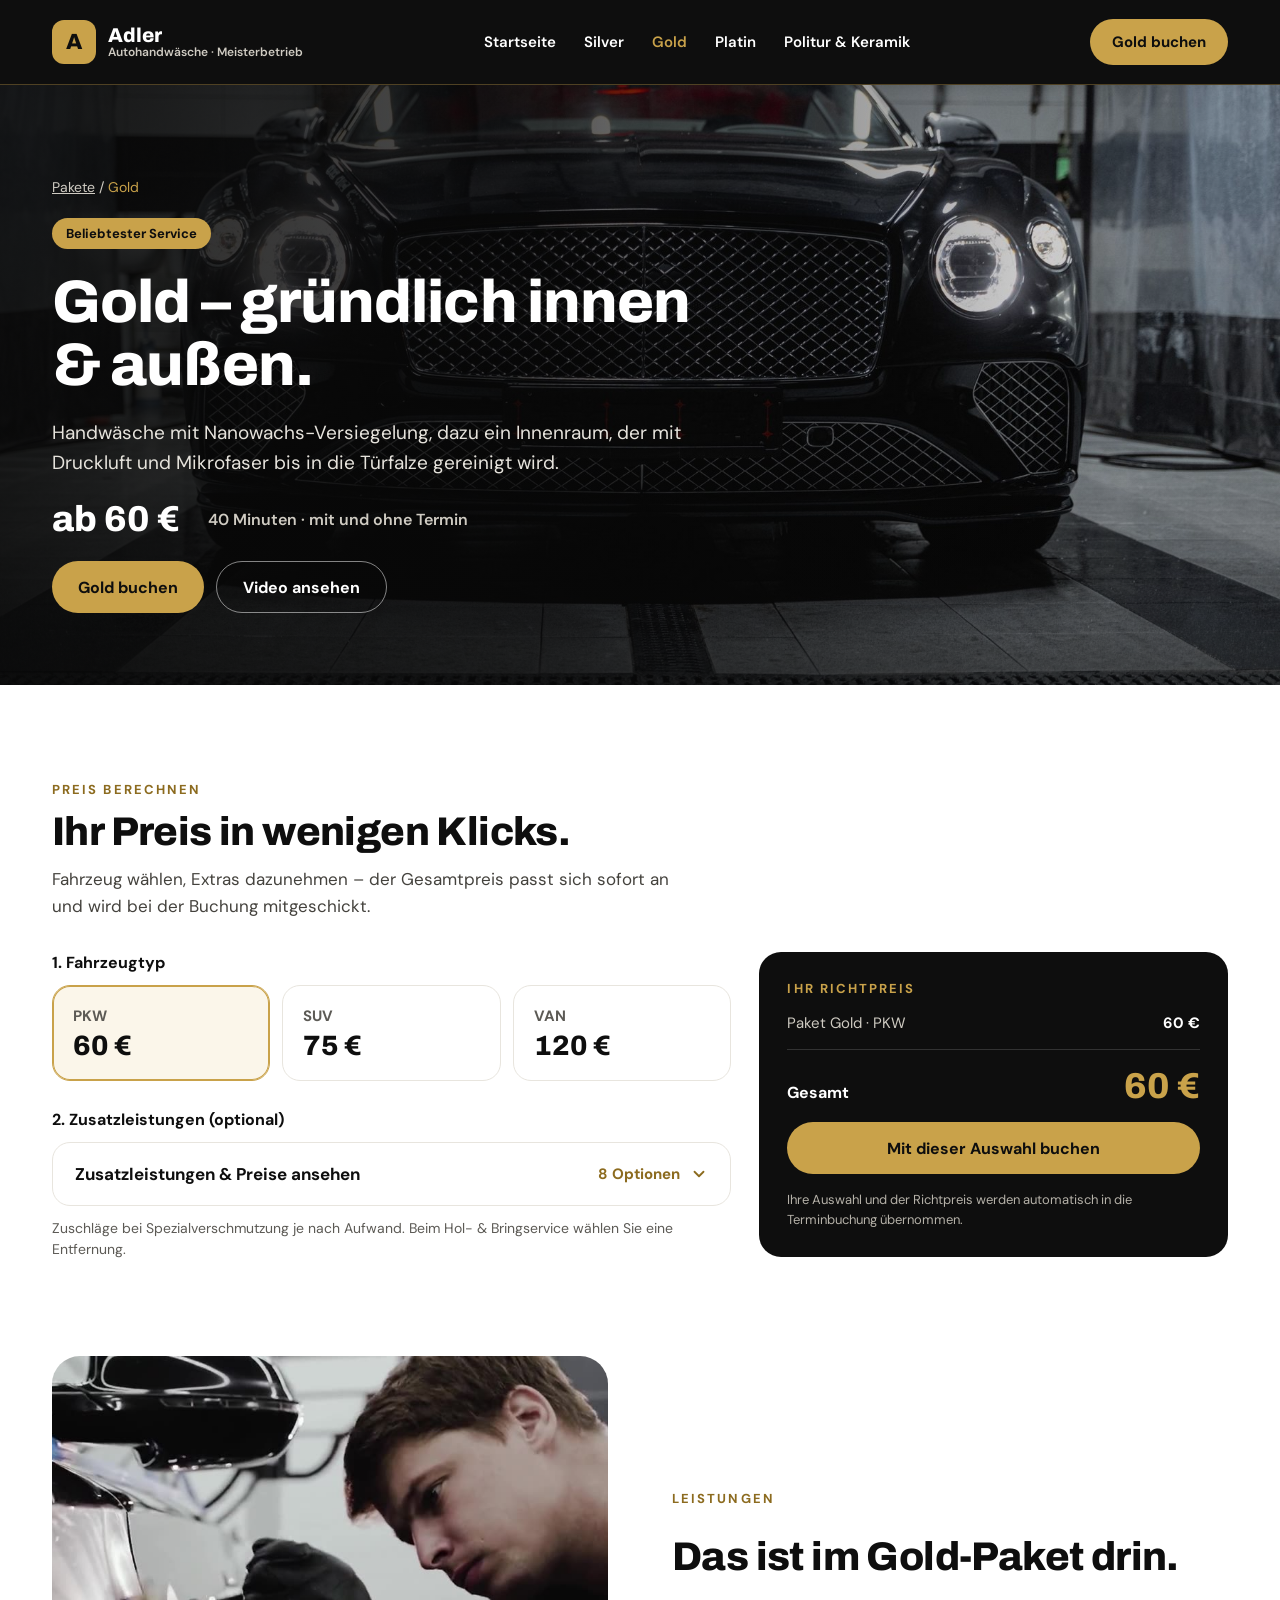
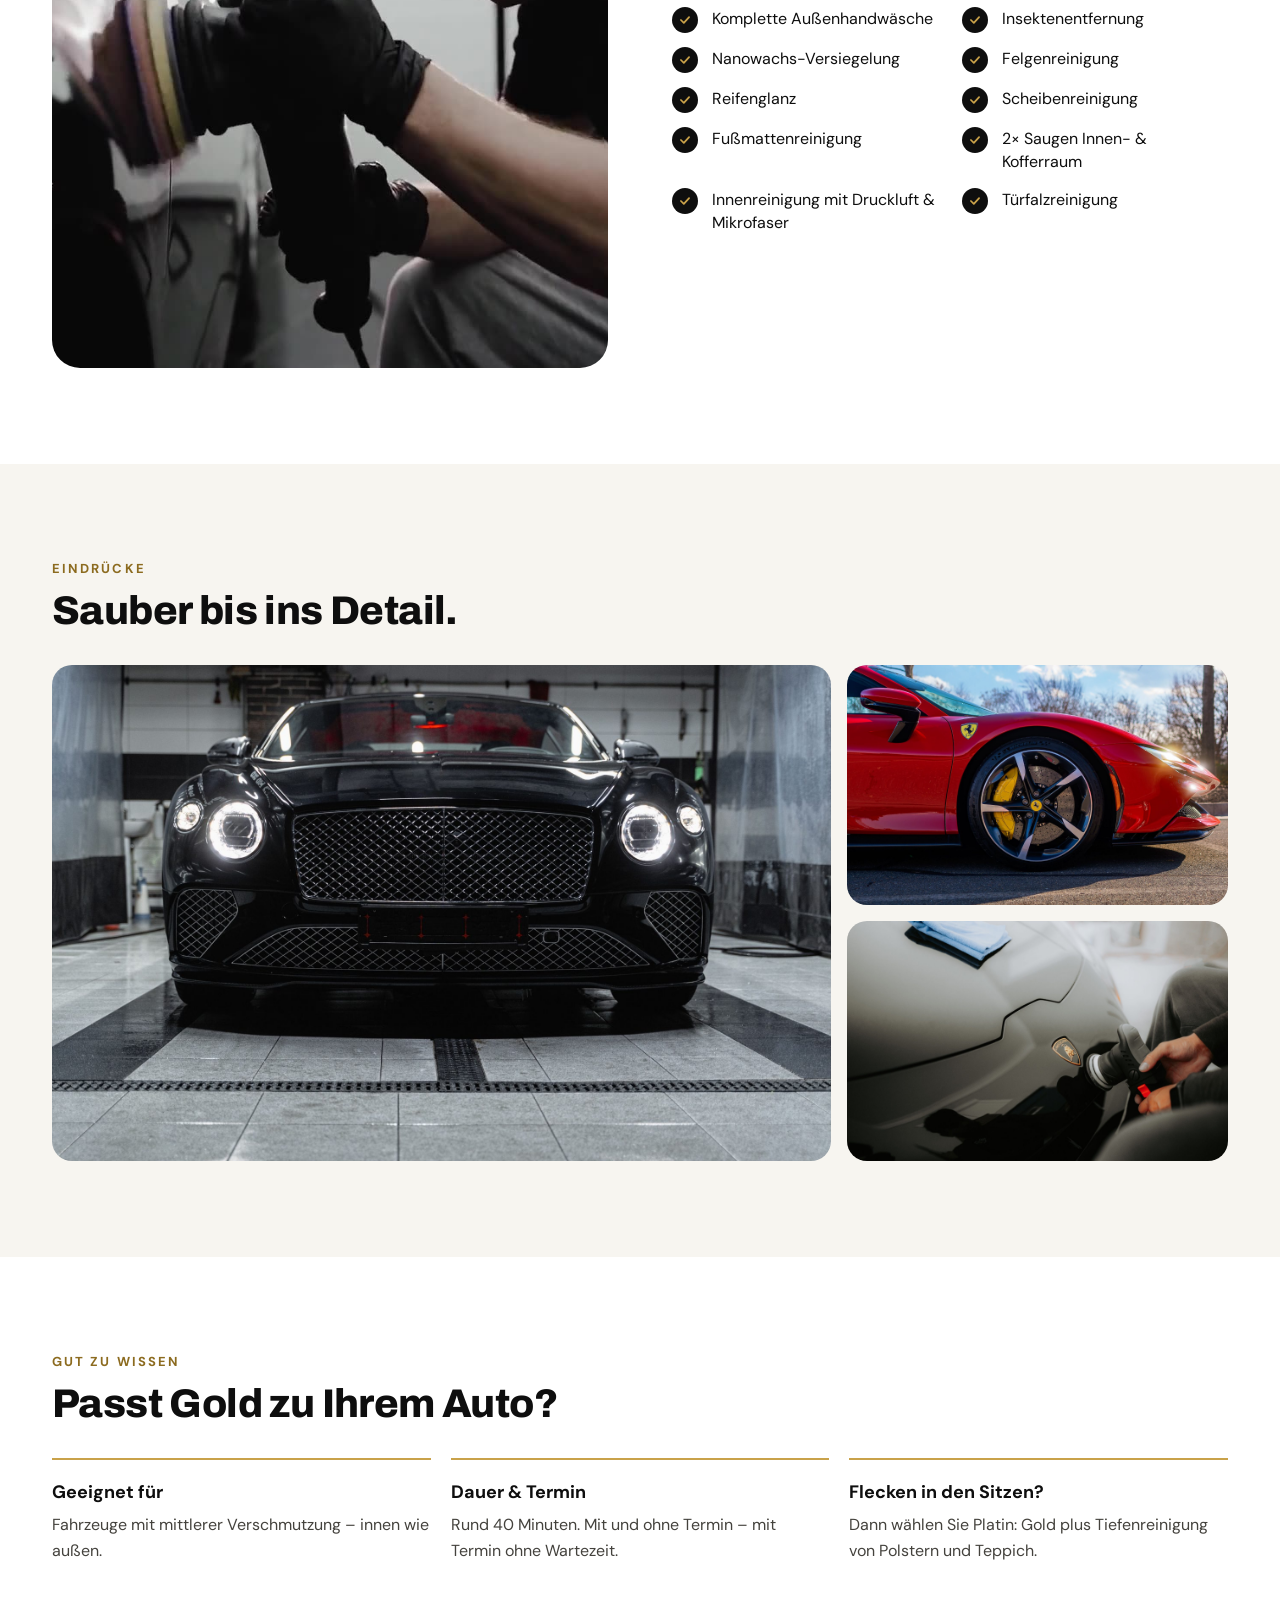
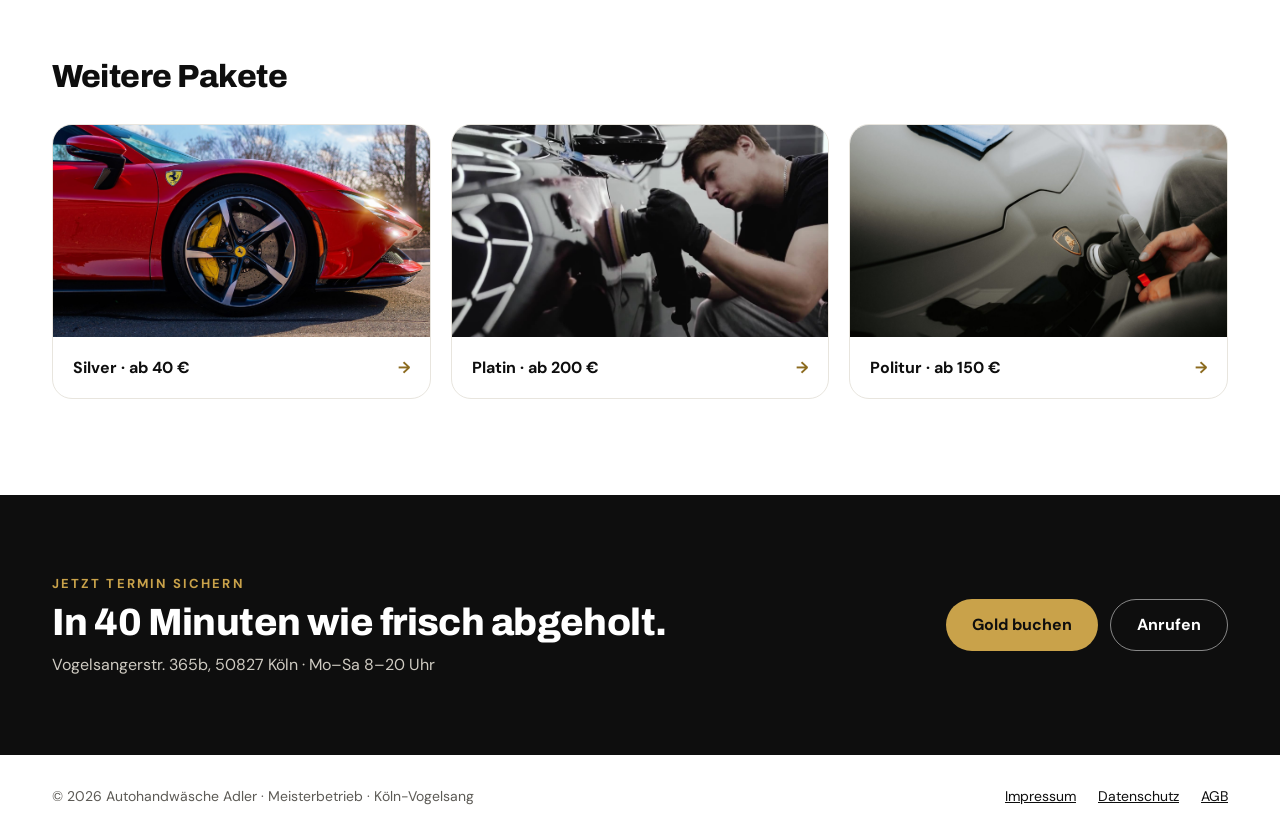
==== gold.html @ 47d371c3 "Neues Website-Design: Startseite, Paketseiten Silver/Gold/Platin/Politur mit Preisrechner Co-Authore" ====
<!doctype html>
<html lang="de">
<head>
<meta charset="utf-8">
<meta name="viewport" content="width=device-width, initial-scale=1">
<title>Gold-Paket ab 60 € – Innen & außen | Adler Köln</title>
<meta name="description" content="Autohandwäsche Adler – Meisterbetrieb für Handwäsche, Aufbereitung, Politur und Keramikversiegelung in Köln-Vogelsang. 4,9★ bei Google, ab 40 €.">
<meta name="theme-color" content="#0E0E0E">
<link rel="preconnect" href="https://fonts.googleapis.com">
<link href="https://fonts.googleapis.com/css2?family=Archivo:wght@500;600;700;800&amp;family=DM+Sans:wght@400;500;600;700&amp;display=swap" rel="stylesheet">
<style>
body{margin:0;background:#FFFFFF;color:#0E0E0E;font-family:'DM Sans',system-ui,sans-serif;-webkit-font-smoothing:antialiased}
*{box-sizing:border-box}
a{color:#8C6B1F}a:hover{color:#0E0E0E}
h1,h2,h3{font-family:'Archivo',system-ui,sans-serif;margin:0;letter-spacing:-0.015em}
p{margin:0}
.wrap{max-width:1240px;margin:0 auto;padding:0 32px}
.btn{display:inline-flex;align-items:center;justify-content:center;gap:10px;min-height:52px;padding:0 26px;border-radius:999px;font-weight:700;font-size:16px;text-decoration:none;white-space:nowrap}
.btn-gold{background:#C9A24A;color:#0E0E0E}.btn-gold:hover{background:#DDB862;color:#0E0E0E}
.btn-black{background:#0E0E0E;color:#FFFFFF}.btn-black:hover{background:#2A2A2A;color:#FFFFFF}
.btn-line{border:1.5px solid rgba(255,255,255,.5);color:#FFFFFF}.btn-line:hover{border-color:#C9A24A;color:#C9A24A}
.eyebrow{font-size:13px;font-weight:700;letter-spacing:.16em;text-transform:uppercase;color:#8C6B1F}
.nav{display:flex;gap:28px}.nav a{color:#FFFFFF;text-decoration:none;font-weight:600;font-size:15px}.nav a:hover,.nav a.on{color:#C9A24A}
.cover{display:block;width:100%;object-fit:cover}
.sub-hero{position:relative;overflow:hidden;background:#0B0B0B;min-height:600px;display:flex;align-items:flex-end}
.sub-hero img{position:absolute;inset:0;width:100%;height:100%;object-fit:cover}
.sub-shade{position:absolute;inset:0;background:linear-gradient(90deg,rgba(8,8,8,.9) 0%,rgba(8,8,8,.7) 42%,rgba(8,8,8,.2) 80%),linear-gradient(0deg,rgba(8,8,8,.6) 0%,rgba(8,8,8,0) 45%)}
.price-row{display:grid;grid-template-columns:repeat(3,minmax(0,1fr));gap:20px}
.price{border:1.5px solid #C9A24A;border-radius:22px;padding:28px;display:flex;flex-direction:column;gap:12px;background:#FFFFFF}
.split{display:grid;grid-template-columns:minmax(0,1fr) minmax(0,1fr);gap:64px;align-items:center}
.checks{list-style:none;margin:0;padding:0;display:grid;grid-template-columns:repeat(2,minmax(0,1fr));gap:14px 24px}
.checks li{display:flex;gap:14px;align-items:flex-start;font-size:16px;line-height:1.45}
.tick{flex:none;width:26px;height:26px;border-radius:50%;background:#0E0E0E;display:flex;align-items:center;justify-content:center}
.gallery{display:grid;grid-template-columns:repeat(3,minmax(0,1fr));grid-auto-rows:240px;gap:16px}
.gallery img{width:100%;height:100%;object-fit:cover;border-radius:20px;display:block}
.g-big{grid-column:span 2;grid-row:span 2}
.info{display:grid;grid-template-columns:repeat(3,minmax(0,1fr));gap:20px}
.others{display:grid;grid-template-columns:repeat(3,minmax(0,1fr));gap:20px}
.other{display:flex;flex-direction:column;border:1px solid #E8E5DE;border-radius:20px;overflow:hidden;text-decoration:none;color:#0E0E0E}
.other:hover{border-color:#C9A24A;color:#0E0E0E}
.cfg{display:grid;grid-template-columns:minmax(0,1.45fr) minmax(0,1fr);gap:28px;align-items:start}
.veh-row{display:grid;grid-template-columns:repeat(3,minmax(0,1fr));gap:12px}
.veh{min-height:96px;border:1.5px solid #E8E5DE;border-radius:18px;background:#FFFFFF;cursor:pointer;display:flex;flex-direction:column;align-items:flex-start;justify-content:center;gap:4px;padding:16px 20px;font:inherit;color:#0E0E0E;text-align:left}
.veh:hover{border-color:#C9A24A}
.veh.on{border-color:#C9A24A;background:#FBF6EA;box-shadow:inset 0 0 0 1px #C9A24A}
.drop{border:1px solid #E8E5DE;border-radius:18px;background:#FFFFFF;overflow:hidden}
.drop summary{cursor:pointer;list-style:none;padding:20px 22px;display:flex;justify-content:space-between;align-items:center;gap:12px;font-weight:700;font-size:17px}
.drop summary::-webkit-details-marker{display:none}
.opt{display:flex;align-items:center;gap:14px;padding:14px 22px;border-top:1px solid #F0EDE6;cursor:pointer;font-size:15px;line-height:1.4}
.opt:hover{background:#FBF9F4}
.opt.on{background:#FBF6EA}
.opt input{width:20px;height:20px;accent-color:#0E0E0E;flex:none;margin:0}
.opt-price{margin-left:auto;font-weight:700;white-space:nowrap;padding-left:12px}
.sum{background:#0E0E0E;color:#FFFFFF;border-radius:22px;padding:28px;display:flex;flex-direction:column;gap:16px}
@media (max-width:900px){.cfg{grid-template-columns:minmax(0,1fr)}.split,.price-row,.info,.others{grid-template-columns:minmax(0,1fr);gap:20px}.gallery{grid-template-columns:repeat(2,minmax(0,1fr));grid-auto-rows:180px}.nav{display:none}.sub-hero{min-height:520px}.sub-shade{background:rgba(8,8,8,.7)}}
@media (max-width:560px){.wrap{padding:0 16px}.h1{font-size:40px}.h2{font-size:30px}.btn{width:100%}.checks{grid-template-columns:minmax(0,1fr)}.g-big{grid-column:span 2;grid-row:span 1}}
.veh-l{font-weight:700;font-size:15px;color:#5C5A55}.veh-p{font-family:Archivo,sans-serif;font-weight:800;font-size:28px}.sum-line{display:flex;justify-content:space-between;gap:12px}.sum-line strong{color:#FFFFFF;white-space:nowrap}[hidden]{display:none!important}html{scroll-behavior:smooth}
</style>
</head>
<body>
<div style="width: 100%; background: #FFFFFF">

<header style="background: #0E0E0E; border-bottom: 1px solid rgba(201,162,74,.35)">
<div class="wrap" style="display: flex; align-items: center; justify-content: space-between; gap: 24px; min-height: 84px">
<a href="index.html" style="display: flex; align-items: center; gap: 12px; text-decoration: none">
<span aria-hidden="true" style="width: 44px; height: 44px; border-radius: 12px; background: #C9A24A; color: #0E0E0E; display: flex; align-items: center; justify-content: center; font-family: 'Archivo', sans-serif; font-weight: 800; font-size: 22px">A</span>
<span style="display: flex; flex-direction: column; line-height: 1.1"><span style="font-family: 'Archivo', sans-serif; font-weight: 800; font-size: 20px; color: #FFFFFF">Adler</span><span style="font-size: 12px; color: #CFCBC2; font-weight: 600">Autohandwäsche · Meisterbetrieb</span></span>
</a>
<nav class="nav" aria-label="Pakete">
<a href="index.html">Startseite</a>
<a href="silver.html">Silver</a>
<a class="on" href="gold.html">Gold</a>
<a href="platin.html">Platin</a>
<a href="politur.html">Politur &amp; Keramik</a>
</nav>
<a class="btn btn-gold" href="https://cal.eu/adlerwash/gold" style="min-height: 46px; padding: 0 22px; font-size: 15px">Gold buchen</a>
</div>
</header>

<section class="sub-hero">
<img src="assets/bentley.jpg" alt="Schwarzer Bentley frisch gewaschen in der Halle" style="object-position: 60% 45%">
<div class="sub-shade" aria-hidden="true"></div>
<div class="wrap" style="position: relative; z-index: 2; width: 100%; padding-top: 80px; padding-bottom: 72px">
<div style="display: flex; flex-direction: column; gap: 22px; max-width: 640px">
<span style="font-size: 14px; color: #CFCBC2"><a href="index.html#pakete" style="color: #CFCBC2">Pakete</a> / <span style="color: #C9A24A">Gold</span></span>
<span style="align-self: flex-start; background: #C9A24A; color: #0E0E0E; font-size: 13px; font-weight: 700; padding: 7px 14px; border-radius: 999px">Beliebtester Service</span>
<h1 class="h1" style="font-size: 60px; line-height: 1.04; font-weight: 800; color: #FFFFFF">Gold – gründlich innen &amp; außen.</h1>
<p style="font-size: 19px; line-height: 1.55; color: #E6E3DC">Handwäsche mit Nanowachs-Versiegelung, dazu ein Innenraum, der mit Druckluft und Mikrofaser bis in die Türfalze gereinigt wird.</p>
<div style="display: flex; flex-wrap: wrap; gap: 12px 28px; align-items: center; color: #FFFFFF">
<span style="font-family: 'Archivo', sans-serif; font-weight: 800; font-size: 36px">ab 60 €</span>
<span style="font-weight: 600; color: #CFCBC2">40 Minuten · mit und ohne Termin</span>
</div>
<div style="display: flex; flex-wrap: wrap; gap: 12px">
<a class="btn btn-gold" href="https://cal.eu/adlerwash/gold">Gold buchen</a>
<a class="btn btn-line" href="https://videopress.com/embed/jfWCWGV0">Video ansehen</a>
</div>
</div>
</div>
</section>

<section style="padding: 96px 0 0">
<div class="wrap" style="display: flex; flex-direction: column; gap: 32px">
<div style="display: flex; flex-direction: column; gap: 12px">
<span class="eyebrow">Preis berechnen</span>
<h2 class="h2" style="font-size: 40px; line-height: 1.1; font-weight: 800">Ihr Preis in wenigen Klicks.</h2>
<p style="font-size: 17px; line-height: 1.6; color: #44423D; max-width: 640px">Fahrzeug wählen, Extras dazunehmen – der Gesamtpreis passt sich sofort an und wird bei der Buchung mitgeschickt.</p>
</div>
<div class="cfg" id="rechner" data-paket='{"name":"Gold","slug":"gold","prices":{"PKW":60,"SUV":75,"VAN":120}}'>
<div style="display: flex; flex-direction: column; gap: 28px">
<div style="display: flex; flex-direction: column; gap: 12px">
<strong style="font-size: 16px">1. Fahrzeugtyp</strong>
<div class="veh-row" data-veh></div>
</div>
<div style="display: flex; flex-direction: column; gap: 12px">
<strong style="font-size: 16px">2. Zusatzleistungen (optional)</strong>
<details class="drop">
<summary><span>Zusatzleistungen &amp; Preise ansehen</span><span style="display: flex; align-items: center; gap: 10px; color: #8C6B1F; font-size: 15px"><span data-count>8 Optionen</span><svg width="18" height="18" viewBox="0 0 24 24" fill="none" stroke="currentColor" stroke-width="2.4" stroke-linecap="round" stroke-linejoin="round" aria-hidden="true"><path d="M6 9l6 6 6-6"/></svg></span></summary>
<div data-opts></div>
</details>
<p style="font-size: 14px; color: #5C5A55; line-height: 1.5">Zuschläge bei Spezialverschmutzung je nach Aufwand. Beim Hol- &amp; Bringservice wählen Sie eine Entfernung.</p>
</div>
</div>
<div class="sum">
<span class="eyebrow" style="color: #C9A24A">Ihr Richtpreis</span>
<div data-lines style="display: flex; flex-direction: column; gap: 10px; font-size: 15px; color: #CFCBC2"></div>
<div style="border-top: 1px solid rgba(255,255,255,.15); padding-top: 16px; display: flex; justify-content: space-between; align-items: baseline; gap: 12px; flex-wrap: wrap"><span style="font-weight: 700">Gesamt</span><span data-total style="font-family: 'Archivo', sans-serif; font-weight: 800; font-size: 36px; color: #C9A24A; white-space: nowrap"></span></div>
<span data-anfrage hidden style="font-size: 13px; color: #CFCBC2">+ Positionen auf Anfrage – Preis nach Besichtigung.</span>
<a class="btn btn-gold" data-book href="https://cal.eu/adlerwash" target="_blank" rel="noopener">Mit dieser Auswahl buchen</a>
<span style="font-size: 13px; line-height: 1.5; color: #B5B1A8">Ihre Auswahl und der Richtpreis werden automatisch in die Terminbuchung übernommen.</span>
</div>
</div>
</div>
</section>

<section style="padding: 96px 0">
<div class="wrap split">
<img class="cover" src="assets/hero-poster.jpg" alt="Mitarbeiter bei der gründlichen Fahrzeugpflege" style="aspect-ratio: 4 / 4.4; border-radius: 28px; object-position: 70% 40%">
<div style="display: flex; flex-direction: column; gap: 28px">
<span class="eyebrow">Leistungen</span>
<h2 class="h2" style="font-size: 40px; line-height: 1.1; font-weight: 800">Das ist im Gold-Paket drin.</h2>
<ul class="checks">
<li><span class="tick" aria-hidden="true"><svg width="14" height="14" viewBox="0 0 24 24" fill="none" stroke="#C9A24A" stroke-width="3" stroke-linecap="round" stroke-linejoin="round"><path d="M5 12l5 5 9-10"/></svg></span>Komplette Außenhandwäsche</li>
<li><span class="tick" aria-hidden="true"><svg width="14" height="14" viewBox="0 0 24 24" fill="none" stroke="#C9A24A" stroke-width="3" stroke-linecap="round" stroke-linejoin="round"><path d="M5 12l5 5 9-10"/></svg></span>Insektenentfernung</li>
<li><span class="tick" aria-hidden="true"><svg width="14" height="14" viewBox="0 0 24 24" fill="none" stroke="#C9A24A" stroke-width="3" stroke-linecap="round" stroke-linejoin="round"><path d="M5 12l5 5 9-10"/></svg></span>Nanowachs-Versiegelung</li>
<li><span class="tick" aria-hidden="true"><svg width="14" height="14" viewBox="0 0 24 24" fill="none" stroke="#C9A24A" stroke-width="3" stroke-linecap="round" stroke-linejoin="round"><path d="M5 12l5 5 9-10"/></svg></span>Felgenreinigung</li>
<li><span class="tick" aria-hidden="true"><svg width="14" height="14" viewBox="0 0 24 24" fill="none" stroke="#C9A24A" stroke-width="3" stroke-linecap="round" stroke-linejoin="round"><path d="M5 12l5 5 9-10"/></svg></span>Reifenglanz</li>
<li><span class="tick" aria-hidden="true"><svg width="14" height="14" viewBox="0 0 24 24" fill="none" stroke="#C9A24A" stroke-width="3" stroke-linecap="round" stroke-linejoin="round"><path d="M5 12l5 5 9-10"/></svg></span>Scheibenreinigung</li>
<li><span class="tick" aria-hidden="true"><svg width="14" height="14" viewBox="0 0 24 24" fill="none" stroke="#C9A24A" stroke-width="3" stroke-linecap="round" stroke-linejoin="round"><path d="M5 12l5 5 9-10"/></svg></span>Fußmattenreinigung</li>
<li><span class="tick" aria-hidden="true"><svg width="14" height="14" viewBox="0 0 24 24" fill="none" stroke="#C9A24A" stroke-width="3" stroke-linecap="round" stroke-linejoin="round"><path d="M5 12l5 5 9-10"/></svg></span>2× Saugen Innen- &amp; Kofferraum</li>
<li><span class="tick" aria-hidden="true"><svg width="14" height="14" viewBox="0 0 24 24" fill="none" stroke="#C9A24A" stroke-width="3" stroke-linecap="round" stroke-linejoin="round"><path d="M5 12l5 5 9-10"/></svg></span>Innenreinigung mit Druckluft &amp; Mikrofaser</li>
<li><span class="tick" aria-hidden="true"><svg width="14" height="14" viewBox="0 0 24 24" fill="none" stroke="#C9A24A" stroke-width="3" stroke-linecap="round" stroke-linejoin="round"><path d="M5 12l5 5 9-10"/></svg></span>Türfalzreinigung</li>
</ul>
</div>
</div>
</section>

<section style="background: #F7F5F0; padding: 96px 0">
<div class="wrap" style="display: flex; flex-direction: column; gap: 32px">
<div style="display: flex; flex-direction: column; gap: 12px"><span class="eyebrow">Eindrücke</span><h2 class="h2" style="font-size: 40px; line-height: 1.1; font-weight: 800">Sauber bis ins Detail.</h2></div>
<div class="gallery">
<img class="g-big" src="assets/bentley.jpg" alt="Bentley in der Waschhalle">
<img src="assets/ferrari.jpg" alt="Glänzende Felge und Lack" style="object-position: 50% 60%">
<img src="assets/polish.jpg" alt="Lackpflege mit Maschine">
</div>
</div>
</section>

<section style="padding: 96px 0">
<div class="wrap" style="display: flex; flex-direction: column; gap: 32px">
<div style="display: flex; flex-direction: column; gap: 12px"><span class="eyebrow">Gut zu wissen</span><h2 class="h2" style="font-size: 40px; line-height: 1.1; font-weight: 800">Passt Gold zu Ihrem Auto?</h2></div>
<div class="info">
<div style="border-top: 2px solid #C9A24A; padding-top: 20px; display: flex; flex-direction: column; gap: 8px"><strong style="font-size: 18px">Geeignet für</strong><p style="color: #44423D; line-height: 1.6">Fahrzeuge mit mittlerer Verschmutzung – innen wie außen.</p></div>
<div style="border-top: 2px solid #C9A24A; padding-top: 20px; display: flex; flex-direction: column; gap: 8px"><strong style="font-size: 18px">Dauer &amp; Termin</strong><p style="color: #44423D; line-height: 1.6">Rund 40 Minuten. Mit und ohne Termin – mit Termin ohne Wartezeit.</p></div>
<div style="border-top: 2px solid #C9A24A; padding-top: 20px; display: flex; flex-direction: column; gap: 8px"><strong style="font-size: 18px">Flecken in den Sitzen?</strong><p style="color: #44423D; line-height: 1.6">Dann wählen Sie Platin: Gold plus Tiefenreinigung von Polstern und Teppich.</p></div>
</div>
</div>
</section>

<section style="padding: 0 0 96px">
<div class="wrap" style="display: flex; flex-direction: column; gap: 28px">
<h2 class="h2" style="font-size: 32px; line-height: 1.15; font-weight: 800">Weitere Pakete</h2>
<div class="others">
<a class="other" href="silver.html"><img class="cover" src="assets/ferrari.jpg" alt="Roter Sportwagen" style="aspect-ratio: 16 / 9; object-position: 55% 58%"><div style="padding: 20px; display: flex; justify-content: space-between; gap: 12px"><strong>Silver · ab 40 €</strong><span style="color: #8C6B1F; font-weight: 700">→</span></div></a>
<a class="other" href="platin.html"><img class="cover" src="assets/hero-poster.jpg" alt="Fahrzeugaufbereitung" style="aspect-ratio: 16 / 9; object-position: 70% 40%"><div style="padding: 20px; display: flex; justify-content: space-between; gap: 12px"><strong>Platin · ab 200 €</strong><span style="color: #8C6B1F; font-weight: 700">→</span></div></a>
<a class="other" href="politur.html"><img class="cover" src="assets/polish.jpg" alt="Lackpolitur" style="aspect-ratio: 16 / 9"><div style="padding: 20px; display: flex; justify-content: space-between; gap: 12px"><strong>Politur · ab 150 €</strong><span style="color: #8C6B1F; font-weight: 700">→</span></div></a>
</div>
</div>
</section>

<section style="background: #0E0E0E; color: #FFFFFF; padding: 80px 0">
<div class="wrap" style="display: flex; flex-wrap: wrap; justify-content: space-between; align-items: center; gap: 28px">
<div style="display: flex; flex-direction: column; gap: 10px"><span class="eyebrow" style="color: #C9A24A">Jetzt Termin sichern</span><h2 class="h2" style="font-size: 38px; line-height: 1.1; font-weight: 800">In 40 Minuten wie frisch abgeholt.</h2><span style="color: #CFCBC2">Vogelsangerstr. 365b, 50827 Köln · Mo–Sa 8–20 Uhr</span></div>
<div style="display: flex; flex-wrap: wrap; gap: 12px"><a class="btn btn-gold" href="https://cal.eu/adlerwash/gold">Gold buchen</a><a class="btn btn-line" href="tel:+491629188513">Anrufen</a></div>
</div>
</section>

<footer style="padding: 32px 0; font-size: 14px; color: #5C5A55">
<div class="wrap" style="display: flex; flex-wrap: wrap; justify-content: space-between; gap: 16px">
<span>© 2026 Autohandwäsche Adler · Meisterbetrieb · Köln-Vogelsang</span>
<div style="display: flex; gap: 22px; flex-wrap: wrap"><a href="https://adlerwash.de/impressum" style="color: #0E0E0E">Impressum</a><a href="https://adlerwash.de/datenschutz" style="color: #0E0E0E">Datenschutz</a><a href="https://adlerwash.de/agb" style="color: #0E0E0E">AGB</a></div>
</div>
</footer>

</div>
<script src="assets/rechner.js"></script>
</body>
</html>
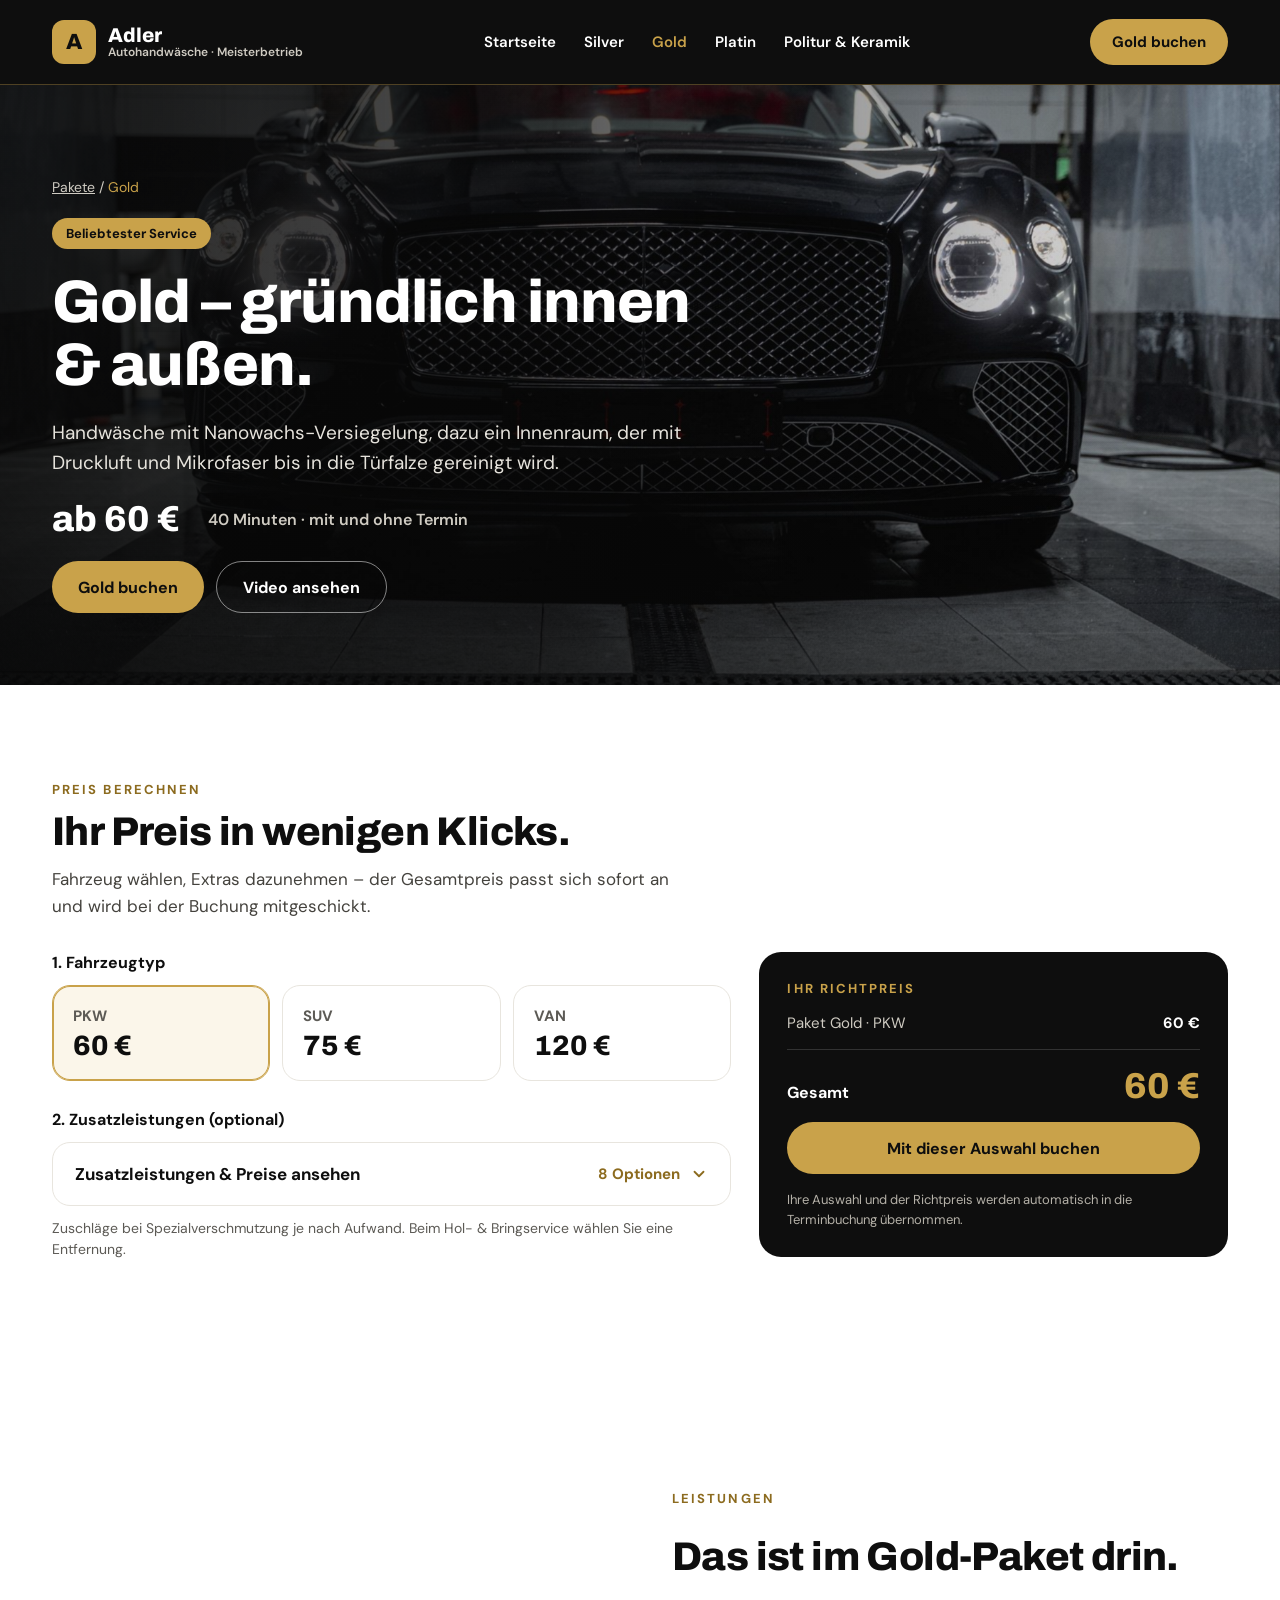
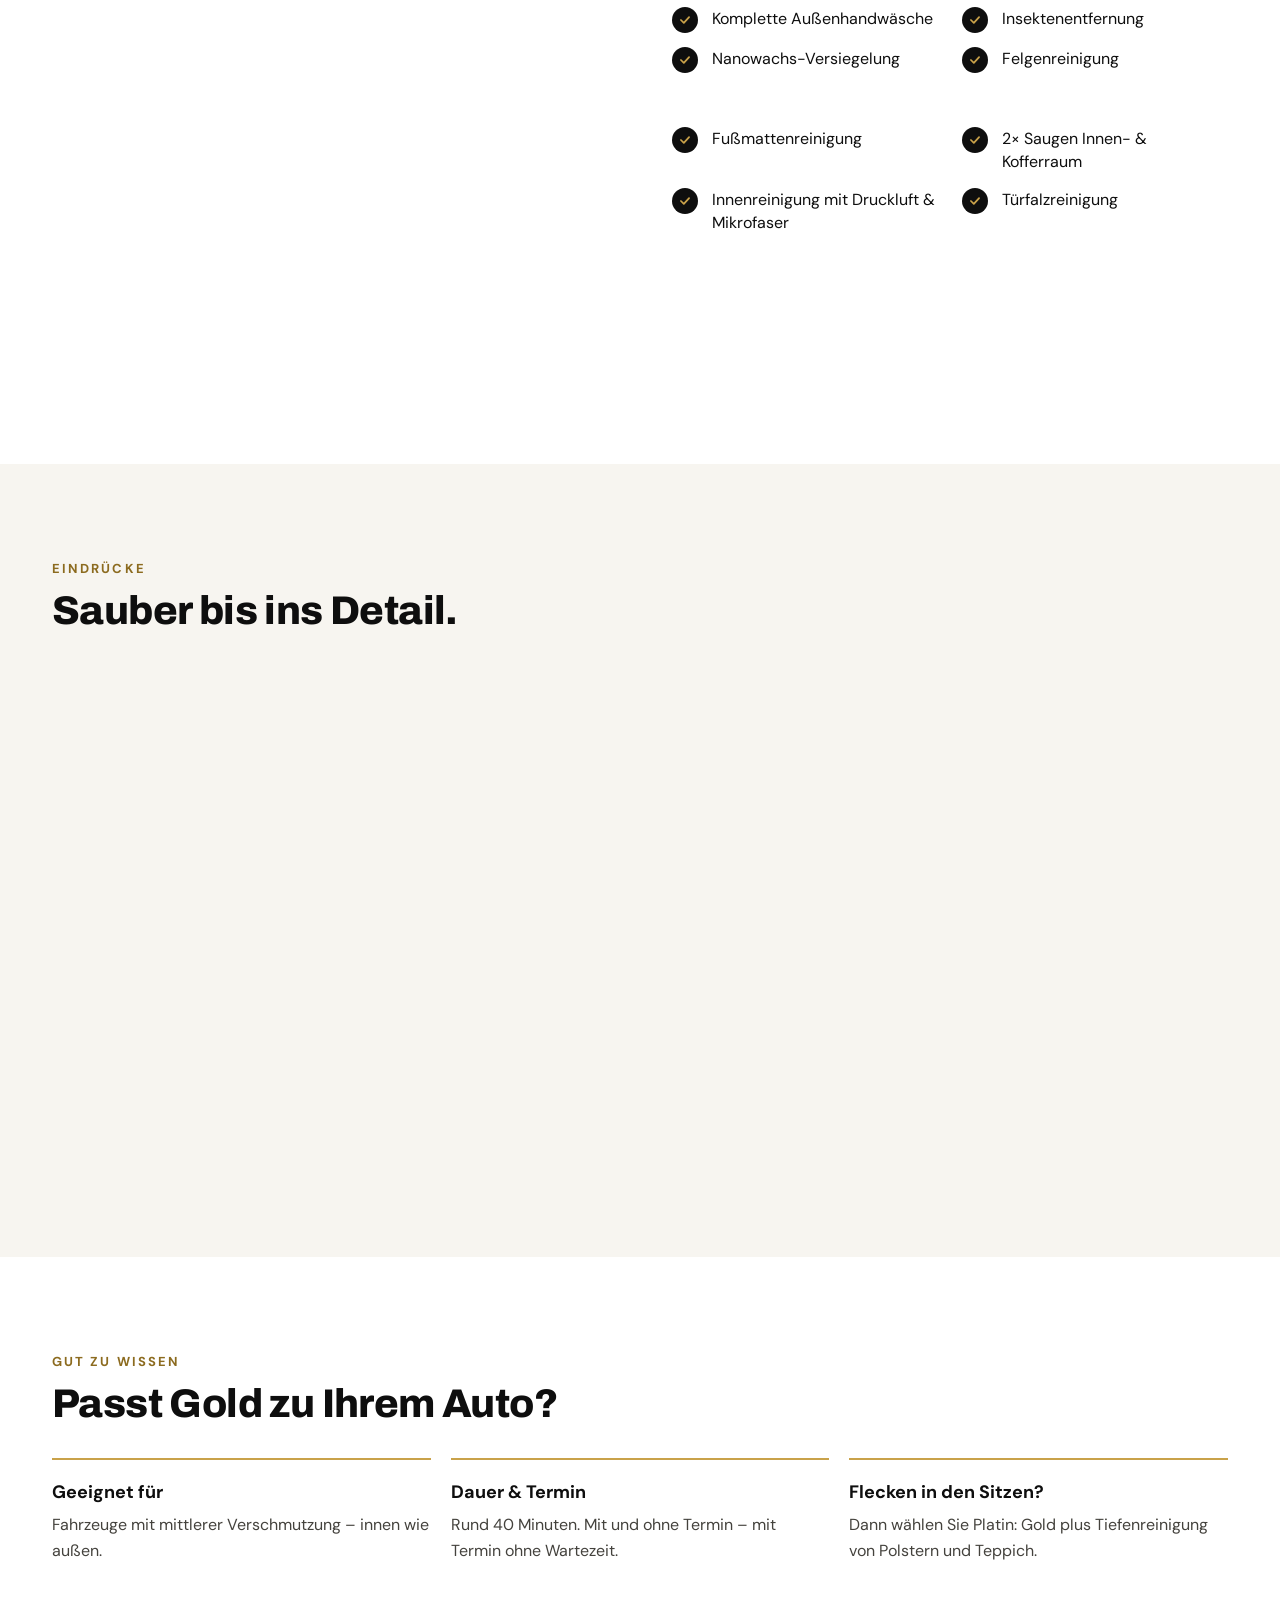
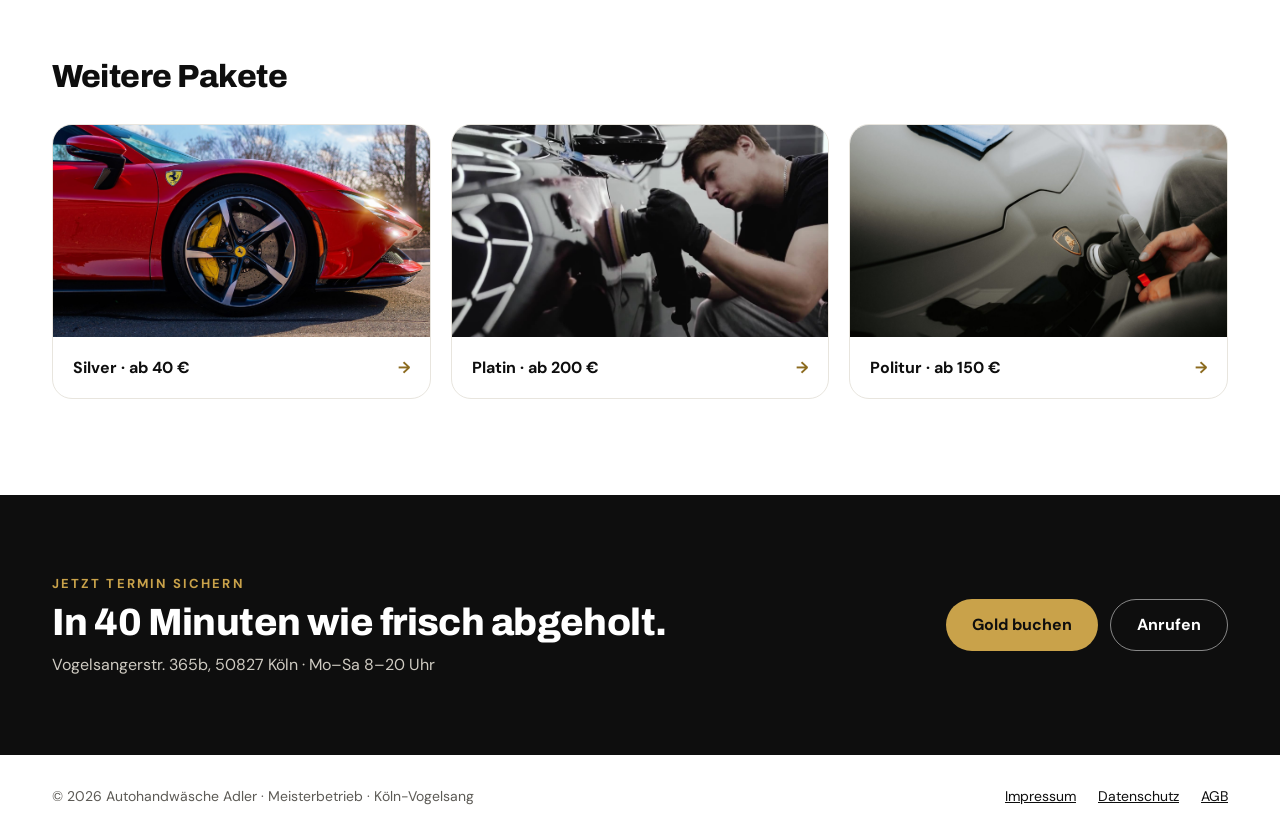
==== commit 1ca8df24: "Animationen: Hero-Einlauf, Gold-Glanz, Scroll-Einblendungen, Hover-Effekte, Zähler Co-Authored-By: C" ====
--- a/gold.html
+++ b/gold.html
@@ -56,6 +56,7 @@
 @media (max-width:560px){.wrap{padding:0 16px}.h1{font-size:40px}.h2{font-size:30px}.btn{width:100%}.checks{grid-template-columns:minmax(0,1fr)}.g-big{grid-column:span 2;grid-row:span 1}}
 .veh-l{font-weight:700;font-size:15px;color:#5C5A55}.veh-p{font-family:Archivo,sans-serif;font-weight:800;font-size:28px}.sum-line{display:flex;justify-content:space-between;gap:12px}.sum-line strong{color:#FFFFFF;white-space:nowrap}[hidden]{display:none!important}html{scroll-behavior:smooth}
 </style>
+<link rel="stylesheet" href="assets/fx.css">
 </head>
 <body>
 <div style="width: 100%; background: #FFFFFF">
@@ -203,5 +204,6 @@
 
 </div>
 <script src="assets/rechner.js"></script>
+<script src="assets/fx.js" defer></script>
 </body>
 </html>
--- a/assets/fx.css
+++ b/assets/fx.css
@@ -0,0 +1,66 @@
+/* Adler – Animationen (Gold-Glanz, Einblenden beim Scrollen, Hover-Effekte) */
+
+/* Scroll-Fortschritt oben */
+.fx-progress{position:fixed;top:0;left:0;height:3px;width:100%;background:#C9A24A;transform-origin:0 50%;transform:scaleX(0);z-index:999;pointer-events:none}
+
+/* Hero: Text läuft beim Laden nacheinander ein */
+@keyframes fxUp{from{opacity:0;transform:translateY(32px)}to{opacity:1;transform:none}}
+.hero-body > div > *,.sub-hero .wrap > div > *{animation:fxUp .9s cubic-bezier(.2,.7,.2,1) both}
+.hero-body > div > *:nth-child(1),.sub-hero .wrap > div > *:nth-child(1){animation-delay:.15s}
+.hero-body > div > *:nth-child(2),.sub-hero .wrap > div > *:nth-child(2){animation-delay:.3s}
+.hero-body > div > *:nth-child(3),.sub-hero .wrap > div > *:nth-child(3){animation-delay:.45s}
+.hero-body > div > *:nth-child(4),.sub-hero .wrap > div > *:nth-child(4){animation-delay:.6s}
+.hero-body > div > *:nth-child(5),.sub-hero .wrap > div > *:nth-child(5){animation-delay:.75s}
+.hero-body > div > *:nth-child(6),.sub-hero .wrap > div > *:nth-child(6){animation-delay:.9s}
+.hero-trust{animation:fxUp 1s cubic-bezier(.2,.7,.2,1) 1s both}
+
+/* Hero-Video und Hero-Bilder: langsamer Zoom */
+@keyframes fxZoom{from{transform:scale(1.12)}to{transform:scale(1)}}
+.hero-video,.sub-hero > img{animation:fxZoom 9s cubic-bezier(.2,.6,.2,1) both}
+
+/* Gold-Glanz über die goldenen Buttons – wie Licht auf frischem Lack */
+.btn{position:relative;overflow:hidden;transition:transform .25s ease,box-shadow .25s ease,background .25s ease,color .25s ease,border-color .25s ease}
+.btn:hover{transform:translateY(-2px)}
+.btn-gold:hover{box-shadow:0 12px 30px rgba(201,162,74,.45)}
+.btn-gold::after{content:"";position:absolute;top:0;left:-60%;width:40%;height:100%;background:linear-gradient(100deg,rgba(255,255,255,0) 0%,rgba(255,255,255,.65) 50%,rgba(255,255,255,0) 100%);transform:skewX(-20deg);animation:fxSheen 4.5s ease-in-out 1.6s infinite;pointer-events:none}
+@keyframes fxSheen{0%{left:-60%}22%{left:130%}100%{left:130%}}
+
+/* Einblenden beim Scrollen */
+.fx-pre{opacity:0;transform:translateY(40px)}
+.fx-in{opacity:1;transform:none;transition:opacity .9s cubic-bezier(.2,.7,.2,1) var(--d,0s),transform .9s cubic-bezier(.2,.7,.2,1) var(--d,0s)}
+/* Bilder: Polier-Wisch von links */
+.fx-wipe.fx-pre{opacity:1;transform:none;clip-path:inset(0 100% 0 0)}
+.fx-wipe.fx-in{clip-path:inset(0 0 0 0);transition:clip-path 1.3s cubic-bezier(.7,0,.2,1) var(--d,0s)}
+
+/* Paketkarten: anheben, Bild zoomt, Goldrahmen */
+.pk,.other{transition:transform .45s cubic-bezier(.2,.7,.2,1),box-shadow .45s ease,border-color .3s ease}
+.pk img,.other img{transition:transform 1.1s cubic-bezier(.2,.7,.2,1)}
+.pk:hover,.other:hover{transform:translateY(-8px);box-shadow:0 26px 50px rgba(14,14,14,.16)}
+.pk:hover img,.other:hover img{transform:scale(1.07)}
+.pk-dark:hover{box-shadow:0 26px 60px rgba(201,162,74,.28)}
+
+/* Galerie-Bilder: Zoom beim Überfahren */
+.gallery img{transition:transform .9s cubic-bezier(.2,.7,.2,1),filter .6s ease}
+.gallery img:hover{transform:scale(1.03);filter:brightness(1.08)}
+
+/* Preiskarten & Fahrzeugwahl */
+.price,.veh{transition:transform .3s ease,box-shadow .3s ease,border-color .3s ease,background .3s ease}
+.price:hover,.veh:hover{transform:translateY(-4px);box-shadow:0 16px 36px rgba(14,14,14,.1)}
+
+/* Rechner: Gesamtpreis springt bei Änderung */
+@keyframes fxPop{0%{transform:scale(1)}35%{transform:scale(1.16);color:#FFFFFF}100%{transform:scale(1)}}
+[data-total].pop{display:inline-block;animation:fxPop .5s cubic-bezier(.2,.7,.2,1)}
+
+/* Sterne funkeln nacheinander */
+@keyframes fxStar{0%,100%{opacity:1;text-shadow:none}50%{opacity:.75;text-shadow:0 0 14px rgba(201,162,74,.9)}}
+.fx-star{display:inline-block;animation:fxStar 2.6s ease-in-out infinite}
+
+/* FAQ: weiches Aufklappen */
+details[open] > p{animation:fxUp .45s ease both}
+.plus{transition:transform .3s ease,background .3s ease}
+details[open] .plus{transform:rotate(180deg);background:#C9A24A;color:#0E0E0E}
+
+@media (prefers-reduced-motion: reduce){
+  *,*::before,*::after{animation:none!important;transition:none!important}
+  .fx-pre{opacity:1!important;transform:none!important;clip-path:none!important}
+}
